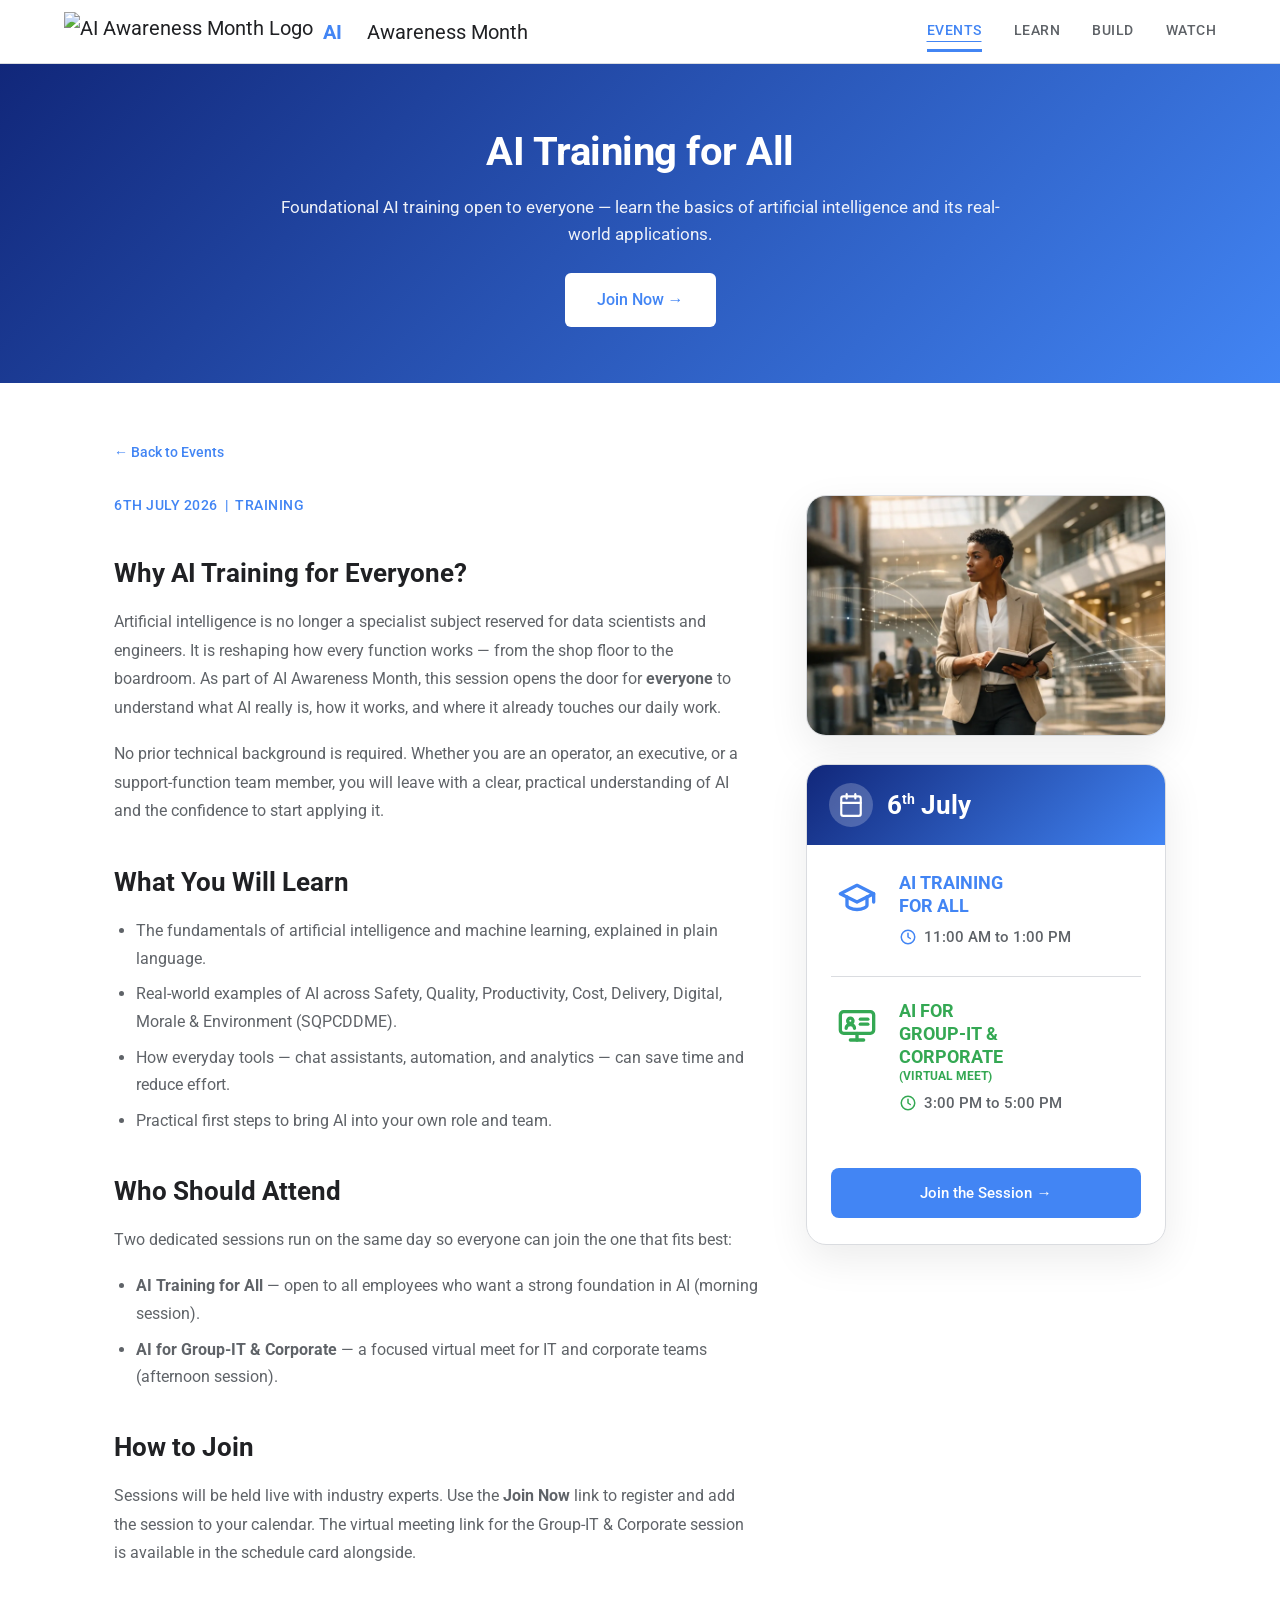
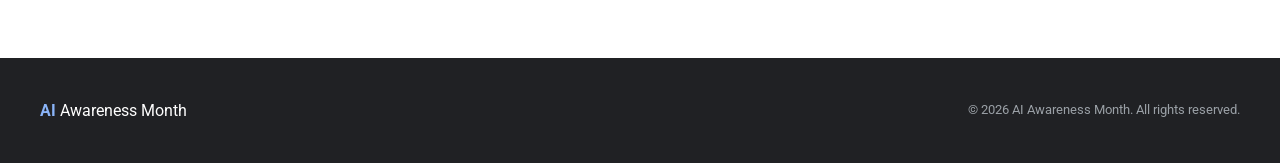
==== AI-trainig-for-all.html @ c9a7b6d2 "add" ====
<!DOCTYPE html>
<html lang="en">
<head>
    <meta charset="UTF-8">
    <meta name="viewport" content="width=device-width, initial-scale=1.0">
    <title>AI Training for All - AI Awareness Month</title>
    <link rel="stylesheet" href="styles.css">
    <link rel="preconnect" href="https://fonts.googleapis.com">
    <link rel="preconnect" href="https://fonts.gstatic.com" crossorigin>
    <link href="https://fonts.googleapis.com/css2?family=Google+Sans:wght@400;500;700&family=Roboto:wght@300;400;500;700&display=swap" rel="stylesheet">
    <style>
        .workshop-hero { margin-top: 64px; background: linear-gradient(135deg, #11277a, #4285f4); padding: 56px 24px; text-align: center; color: #fff; }
        .workshop-hero h1 { font-family: var(--font-display); font-size: 2.5rem; font-weight: 700; margin-bottom: 10px; letter-spacing: -0.5px; }
        .workshop-hero p { font-size: 1.05rem; opacity: 0.92; max-width: 720px; margin: 0 auto; }

        .back-link { display: inline-flex; align-items: center; gap: 6px; font-family: var(--font-display); font-size: 0.875rem; font-weight: 500; color: var(--color-blue); margin-bottom: 32px; transition: color 0.2s; }
        .back-link:hover { color: #3367d6; text-decoration: underline; }

        /* Blog layout */
        .blog-wrap { max-width: 1100px; margin: 0 auto; padding: 56px 24px 72px; }
        .blog-layout { display: grid; grid-template-columns: 1fr 360px; gap: 48px; align-items: start; }

        .blog-body h2 { font-family: var(--font-display); font-size: 1.6rem; font-weight: 700; color: var(--color-dark); margin: 36px 0 14px; }
        .blog-body h2:first-child { margin-top: 0; }
        .blog-body p { font-size: 1.02rem; line-height: 1.75; color: var(--color-gray); margin-bottom: 18px; }
        .blog-body ul { margin: 0 0 18px 0; padding-left: 22px; }
        .blog-body li { font-size: 1.02rem; line-height: 1.7; color: var(--color-gray); margin-bottom: 8px; }
        .blog-meta { font-family: var(--font-display); font-size: 0.85rem; font-weight: 500; color: var(--color-blue); letter-spacing: 0.5px; text-transform: uppercase; margin-bottom: 10px; }

        /* Schedule card (matches reference image) */
        .sched-card {
            position: sticky; top: 88px;
            background: #fff; border: 1px solid var(--color-border); border-radius: 20px;
            box-shadow: 0 14px 40px rgba(0, 0, 0, 0.08); overflow: hidden;
        }
        .sched-head {
            display: flex; align-items: center; gap: 14px;
            background: linear-gradient(135deg, #11277a, #4285f4);
            padding: 18px 22px; color: #fff;
        }
        .sched-cal { width: 44px; height: 44px; border-radius: 50%; background: rgba(255, 255, 255, 0.22); display: grid; place-items: center; flex-shrink: 0; }
        .sched-date { font-family: var(--font-display); font-size: 1.6rem; font-weight: 700; }
        .sched-date sup { font-size: 0.55em; }

        .sched-body { padding: 26px 24px; }
        .sched-item { display: flex; align-items: flex-start; gap: 16px; }
        .sched-ic { width: 52px; height: 52px; flex-shrink: 0; display: grid; place-items: center; color: var(--ac, #4285f4); }
        .sched-ic .icon { width: 40px; height: 40px; }
        .sched-text h3 { font-family: var(--font-display); font-size: 1.15rem; font-weight: 700; line-height: 1.25; color: var(--ac, #4285f4); margin-bottom: 8px; text-transform: uppercase; }
        .sched-text h3 small { display: block; font-size: 0.78rem; font-weight: 700; }
        .sched-time { display: inline-flex; align-items: center; gap: 7px; font-family: var(--font-display); font-size: 0.95rem; font-weight: 500; color: var(--color-gray); }
        .sched-time .icon { width: 18px; height: 18px; color: var(--ac, #4285f4); }
        .sched-divider { border: none; border-top: 1px solid var(--color-border); margin: 22px 0; }
        .item-blue  { --ac: #4285f4; }
        .item-green { --ac: #34a853; }

        .sched-join { display: block; text-align: center; margin: 22px 24px 26px; font-family: var(--font-display); font-size: 0.95rem; font-weight: 500; color: #fff; background: var(--color-blue); padding: 13px 24px; border-radius: 8px; transition: box-shadow 0.2s, transform 0.1s; }
        .sched-join:hover { box-shadow: 0 6px 16px rgba(66, 133, 244, 0.35); transform: translateY(-1px); }

        /* Speaker image card */
        .speaker-card { margin-bottom: 28px; background: #fff; border: 1px solid var(--color-border); border-radius: 20px; box-shadow: 0 14px 40px rgba(0, 0, 0, 0.08); overflow: hidden; }
        .speaker-card img { display: block; width: 100%; height: auto; object-fit: cover; }

        @media (max-width: 900px) {
            .blog-layout { grid-template-columns: 1fr; gap: 36px; }
            .sched-card { position: static; max-width: 420px; }
        }
        @media (max-width: 768px) {
            .workshop-hero h1 { font-size: 1.9rem; }
        }
    </style>
</head>
<body>
    <svg style="display:none" aria-hidden="true">
        <symbol id="ic-cal" viewBox="0 0 24 24" fill="none" stroke="currentColor" stroke-width="2" stroke-linecap="round" stroke-linejoin="round"><rect x="3" y="4" width="18" height="18" rx="2"/><line x1="16" y1="2" x2="16" y2="6"/><line x1="8" y1="2" x2="8" y2="6"/><line x1="3" y1="10" x2="21" y2="10"/></symbol>
        <symbol id="ic-clock" viewBox="0 0 24 24" fill="none" stroke="currentColor" stroke-width="2" stroke-linecap="round" stroke-linejoin="round"><circle cx="12" cy="12" r="9"/><path d="M12 7v5l3 2"/></symbol>
        <symbol id="ic-grad" viewBox="0 0 24 24" fill="none" stroke="currentColor" stroke-width="2" stroke-linecap="round" stroke-linejoin="round"><path d="M22 10 12 5 2 10l10 5 10-5z"/><path d="M6 12v5c0 1 2.5 2.5 6 2.5s6-1.5 6-2.5v-5"/><line x1="22" y1="10" x2="22" y2="15"/></symbol>
        <symbol id="ic-corp" viewBox="0 0 24 24" fill="none" stroke="currentColor" stroke-width="2" stroke-linecap="round" stroke-linejoin="round"><rect x="2" y="4" width="20" height="13" rx="2"/><line x1="8" y1="21" x2="16" y2="21"/><line x1="12" y1="17" x2="12" y2="21"/><circle cx="8" cy="9.5" r="1.6"/><path d="M5.5 14c0-1.4 1.1-2.3 2.5-2.3s2.5.9 2.5 2.3"/><line x1="14" y1="8.5" x2="18.5" y2="8.5"/><line x1="14" y1="11.5" x2="18.5" y2="11.5"/></symbol>
    </svg>

    <header class="navbar">
        <div class="navbar-container">
            <div class="navbar-brand">
                <img src="Logo.png" alt="AI Awareness Month Logo" class="navbar-logo">
                <span class="brand-ai">AI</span>&nbsp;<span class="brand-text">Awareness Month</span>
            </div>
            <nav class="navbar-links" aria-label="Main navigation">
                <a href="index.html#events" class="nav-link active">EVENTS</a>
                <a href="index.html#learn" class="nav-link">LEARN</a>
                <a href="index.html#build" class="nav-link">BUILD</a>
                <a href="index.html#watch" class="nav-link">WATCH</a>
            </nav>
            <button class="mobile-menu-btn" aria-label="Toggle menu" aria-expanded="false">
                <span class="hamburger"></span>
            </button>
        </div>
    </header>

    <div class="workshop-hero">
        <h1>AI Training for All</h1>
        <p>Foundational AI training open to everyone &mdash; learn the basics of artificial intelligence and its real-world applications.</p>
        <br>
        <a href="#" class="btn-community" id="teams-link">Join Now &rarr;</a>
    </div>

    <div class="blog-wrap">
        <a href="index.html#events" class="back-link">&larr; Back to Events</a>

        <div class="blog-layout">
            <article class="blog-body">
                <div class="blog-meta">6th July 2026 &nbsp;|&nbsp; Training</div>
                <h2>Why AI Training for Everyone?</h2>
                <p>Artificial intelligence is no longer a specialist subject reserved for data scientists and engineers. It is reshaping how every function works &mdash; from the shop floor to the boardroom. As part of AI Awareness Month, this session opens the door for <strong>everyone</strong> to understand what AI really is, how it works, and where it already touches our daily work.</p>
                <p>No prior technical background is required. Whether you are an operator, an executive, or a support-function team member, you will leave with a clear, practical understanding of AI and the confidence to start applying it.</p>

                <h2>What You Will Learn</h2>
                <ul>
                    <li>The fundamentals of artificial intelligence and machine learning, explained in plain language.</li>
                    <li>Real-world examples of AI across Safety, Quality, Productivity, Cost, Delivery, Digital, Morale &amp; Environment (SQPCDDME).</li>
                    <li>How everyday tools &mdash; chat assistants, automation, and analytics &mdash; can save time and reduce effort.</li>
                    <li>Practical first steps to bring AI into your own role and team.</li>
                </ul>

                <h2>Who Should Attend</h2>
                <p>Two dedicated sessions run on the same day so everyone can join the one that fits best:</p>
                <ul>
                    <li><strong>AI Training for All</strong> &mdash; open to all employees who want a strong foundation in AI (morning session).</li>
                    <li><strong>AI for Group-IT &amp; Corporate</strong> &mdash; a focused virtual meet for IT and corporate teams (afternoon session).</li>
                </ul>

                <h2>How to Join</h2>
                <p>Sessions will be held live with industry experts. Use the <strong>Join Now</strong> link to register and add the session to your calendar. The virtual meeting link for the Group-IT &amp; Corporate session is available in the schedule card alongside.</p>
            </article>

            <aside>
            <div class="speaker-card">
                <img src="Speaker.png" alt="Session Speaker">
            </div>
            <div class="sched-card">
                <header class="sched-head">
                    <span class="sched-cal"><svg class="icon" style="width:26px;height:26px"><use href="#ic-cal"/></svg></span>
                    <span class="sched-date">6<sup>th</sup> July</span>
                </header>
                <div class="sched-body">
                    <div class="sched-item item-blue">
                        <span class="sched-ic"><svg class="icon"><use href="#ic-grad"/></svg></span>
                        <div class="sched-text">
                            <h3>AI Training<br>for All</h3>
                            <span class="sched-time"><svg class="icon"><use href="#ic-clock"/></svg> 11:00 AM to 1:00 PM</span>
                        </div>
                    </div>

                    <hr class="sched-divider">

                    <div class="sched-item item-green">
                        <span class="sched-ic"><svg class="icon"><use href="#ic-corp"/></svg></span>
                        <div class="sched-text">
                            <h3>AI for<br>Group-IT &amp;<br>Corporate <small>(Virtual Meet)</small></h3>
                            <span class="sched-time"><svg class="icon"><use href="#ic-clock"/></svg> 3:00 PM to 5:00 PM</span>
                        </div>
                    </div>
                </div>
                <a href="#" class="sched-join" id="teams-link-2">Join the Session &rarr;</a>
            </div>
            </aside>
        </div>
    </div>

    <footer class="footer">
        <div class="footer-container">
            <div class="footer-brand">
                <span class="brand-ai">AI</span><span class="brand-text"> Awareness Month</span>
            </div>
            <p class="footer-copy">&copy; 2026 AI Awareness Month. All rights reserved.</p>
        </div>
    </footer>

    <script>
        const mobileMenuBtn = document.querySelector('.mobile-menu-btn');
        const navbarLinks = document.querySelector('.navbar-links');
        if (mobileMenuBtn) {
            mobileMenuBtn.addEventListener('click', () => {
                const isExpanded = mobileMenuBtn.getAttribute('aria-expanded') === 'true';
                mobileMenuBtn.setAttribute('aria-expanded', !isExpanded);
                navbarLinks.classList.toggle('active');
            });
        }
    </script>
</body>
</html>
---- styles.css ----
/* Reset & Base Styles */
*,
*::before,
*::after {
    margin: 0;
    padding: 0;
    box-sizing: border-box;
}

:root {
    --color-blue: #4285f4;
    --color-red: #ea4335;
    --color-yellow: #fbbc04;
    --color-green: #34a853;
    --color-dark: #202124;
    --color-gray: #5f6368;
    --color-light-gray: #f8f9fa;
    --color-border: #dadce0;
    --font-primary: 'Roboto', sans-serif;
    --font-display: 'Google Sans', 'Roboto', sans-serif;
}

html {
    scroll-behavior: smooth;
}

body {
    font-family: var(--font-primary);
    color: var(--color-dark);
    line-height: 1.6;
    overflow-x: hidden;
}

a {
    text-decoration: none;
    color: inherit;
}

/* Navigation Bar */
.navbar {
    position: fixed;
    top: 0;
    left: 0;
    right: 0;
    background: #fff;
    border-bottom: 1px solid var(--color-border);
    z-index: 1000;
    height: 64px;
}

.navbar-container {
    max-width: 1200px;
    margin: 0 auto;
    padding: 0 24px;
    display: flex;
    align-items: center;
    justify-content: space-between;
    height: 100%;
}

.navbar-brand {
    font-family: var(--font-display);
    font-size: 1.25rem;
    font-weight: 400;
    display: flex;
    align-items: center;
    gap: 10px;
}

.navbar-logo {
    height: 40px;
    width: auto;
}

.brand-ai {
    color: var(--color-blue);
    font-weight: 700;
}

.brand-text {
    color: var(--color-dark);
    font-weight: 400;
}

.navbar-links {
    display: flex;
    align-items: center;
    gap: 32px;
}

.nav-link {
    font-family: var(--font-display);
    font-size: 0.875rem;
    font-weight: 500;
    letter-spacing: 0.5px;
    color: var(--color-gray);
    padding: 8px 0;
    border-bottom: 3px solid transparent;
    transition: color 0.2s, border-color 0.2s;
}

.nav-link:hover,
.nav-link.active {
    color: var(--color-blue);
    border-bottom-color: var(--color-blue);
}

.nav-link.active {
    text-decoration: underline;
    text-underline-offset: 6px;
}

/* Mobile Menu Button */
.mobile-menu-btn {
    display: none;
    background: none;
    border: none;
    cursor: pointer;
    padding: 8px;
}

.hamburger {
    display: block;
    width: 24px;
    height: 2px;
    background: var(--color-dark);
    position: relative;
}

.hamburger::before,
.hamburger::after {
    content: '';
    position: absolute;
    width: 24px;
    height: 2px;
    background: var(--color-dark);
    left: 0;
}

.hamburger::before {
    top: -7px;
}

.hamburger::after {
    top: 7px;
}

/* Hero Section */
.hero {
    margin-top: 64px;
    width: 100%;
    display: flex;
    justify-content: center;
    align-items: center;
    background: #fff;
}

.hero-stacked {
    position: relative;
}

.hero-stacked .hero-video {
    position: relative;
    z-index: 2;
}

.hero-stacked .hero-image {
    position: absolute;
    top: 0;
    left: 0;
    z-index: 1;
}

.hero-video {
    width: 100%;
    max-width: 100%;
    height: auto;
    display: block;
    transition: opacity 1.5s ease;
    opacity: 1;
}

.hero-video.fade-out {
    opacity: 0;
}

.hero-image {
    width: 100%;
    max-width: 100%;
    height: 100%;
    display: block;
    transition: opacity 1.5s ease;
    opacity: 0;
}

.hero-image.fade-in {
    opacity: 1;
}

/* Sections Common */
.section-container {
    max-width: 1200px;
    margin: 0 auto;
    padding: 80px 24px;
}

.section-title {
    font-family: var(--font-display);
    font-size: 2.25rem;
    font-weight: 700;
    color: var(--color-dark);
    margin-bottom: 12px;
}

.section-subtitle {
    font-size: 1.0625rem;
    color: var(--color-gray);
    margin-bottom: 48px;
}

/* Events Section */
.events-section {
    position: relative;
    overflow: hidden;
}

.events-video-bg {
    position: absolute;
    top: 0;
    left: 0;
    width: 100%;
    height: 100%;
    object-fit: cover;
    z-index: 0;
}

.events-overlay {
    position: absolute;
    top: 0;
    left: 0;
    right: 0;
    bottom: 0;
    background: rgba(0, 0, 0, 0.5);
    z-index: 1;
}

.events-section .section-container {
    position: relative;
    z-index: 2;
}

.events-section .section-title {
    color: #fff;
}

.events-section .section-subtitle {
    color: rgba(255, 255, 255, 0.9);
}

.events-grid {
    display: grid;
    grid-template-columns: repeat(auto-fill, minmax(280px, 1fr));
    gap: 24px;
}

.event-card {
    background: #fff;
    border-radius: 8px;
    overflow: hidden;
    box-shadow: 0 1px 3px rgba(0, 0, 0, 0.08);
    transition: box-shadow 0.2s, transform 0.2s;
}

.event-card:hover {
    box-shadow: 0 4px 16px rgba(0, 0, 0, 0.12);
    transform: translateY(-2px);
}

.event-image {
    height: 140px;
    display: flex;
    align-items: flex-start;
    justify-content: flex-end;
    padding: 16px;
}

.event-date {
    background: #fff;
    border-radius: 6px;
    padding: 8px 12px;
    text-align: center;
    box-shadow: 0 2px 4px rgba(0, 0, 0, 0.1);
}

.event-date .day {
    display: block;
    font-family: var(--font-display);
    font-size: 1.25rem;
    font-weight: 700;
    color: var(--color-dark);
}

.event-date .month {
    display: block;
    font-size: 0.6875rem;
    font-weight: 500;
    color: var(--color-gray);
    letter-spacing: 0.5px;
}

.event-details {
    padding: 20px;
}

.event-details h3 {
    font-family: var(--font-display);
    font-size: 1.0625rem;
    font-weight: 500;
    margin-bottom: 8px;
}

.event-details p {
    font-size: 0.875rem;
    color: var(--color-gray);
    margin-bottom: 12px;
    line-height: 1.5;
}

.event-tag {
    display: inline-block;
    font-size: 0.75rem;
    font-weight: 500;
    color: var(--color-blue);
    background: rgba(66, 133, 244, 0.08);
    padding: 4px 10px;
    border-radius: 12px;
}

.event-link {
    display: inline-block;
    font-size: 0.8125rem;
    font-weight: 500;
    color: var(--color-blue);
    margin-bottom: 12px;
    transition: color 0.2s;
}

.event-link:hover {
    color: #3367d6;
    text-decoration: underline;
}

/* Learn Section */
.learn-section {
    background: #fff;
}

.learn-grid {
    display: grid;
    grid-template-columns: repeat(auto-fit, minmax(300px, 380px));
    justify-content: center;
    gap: 24px;
}

.learn-card {
    padding: 32px;
    border: 1px solid var(--color-border);
    border-radius: 8px;
    transition: box-shadow 0.2s, border-color 0.2s;
}

.learn-card:hover {
    box-shadow: 0 4px 12px rgba(0, 0, 0, 0.08);
    border-color: var(--color-blue);
}

.learn-icon {
    font-size: 2rem;
    margin-bottom: 16px;
}

.learn-card h3 {
    font-family: var(--font-display);
    font-size: 1.125rem;
    font-weight: 500;
    margin-bottom: 8px;
}

.learn-card p {
    font-size: 0.875rem;
    color: var(--color-gray);
    line-height: 1.6;
}

.learn-link {
    display: inline-block;
    font-family: var(--font-display);
    font-size: 0.8125rem;
    font-weight: 500;
    color: var(--color-blue);
    margin-top: 12px;
    transition: color 0.2s;
}

.learn-card:hover .learn-link {
    color: #3367d6;
    text-decoration: underline;
}

/* Build Section */
.build-section {
    position: relative;
    overflow: hidden;
}

.build-video-bg {
    position: absolute;
    top: 0;
    left: 0;
    width: 100%;
    height: 100%;
    object-fit: cover;
    z-index: 0;
}

.build-overlay {
    position: absolute;
    top: 0;
    left: 0;
    right: 0;
    bottom: 0;
    background: rgba(255, 255, 255, 0.6);
    z-index: 1;
}

.build-section .section-container {
    position: relative;
    z-index: 2;
}

.build-grid {
    display: grid;
    grid-template-columns: repeat(auto-fit, minmax(300px, 380px));
    justify-content: center;
    gap: 24px;
}

.build-card {
    display: flex;
    flex-direction: column;
    align-items: center;
    text-align: center;
    padding: 40px 28px;
    border: 2px solid rgba(66, 133, 244, 0.3);
    border-radius: 12px;
    background: rgba(255, 255, 255, 0.9);
    box-shadow: 0 4px 20px rgba(0, 0, 0, 0.12);
    backdrop-filter: blur(8px);
    transition: box-shadow 0.2s, border-color 0.2s, transform 0.2s;
}

.build-card:hover {
    box-shadow: 0 8px 32px rgba(0, 0, 0, 0.18);
    border-color: var(--color-blue);
    transform: translateY(-4px);
}

.build-icon {
    width: 80px;
    height: 80px;
    border-radius: 50%;
    display: flex;
    align-items: center;
    justify-content: center;
    margin-bottom: 20px;
}

.build-card h3 {
    font-family: var(--font-display);
    font-size: 1.25rem;
    font-weight: 500;
    margin-bottom: 10px;
    color: var(--color-dark);
}

.build-card p {
    font-size: 0.875rem;
    color: var(--color-gray);
    line-height: 1.6;
    margin-bottom: 16px;
}

.build-link {
    font-family: var(--font-display);
    font-size: 0.8125rem;
    font-weight: 500;
    color: var(--color-blue);
    transition: color 0.2s;
}

.build-card:hover .build-link {
    color: #3367d6;
    text-decoration: underline;
}

/* Kickoff Section — AI themed */
.kickoff-section {
    position: relative;
    overflow: hidden;
    padding: 90px 24px;
    text-align: center;
    background:
        radial-gradient(circle at 20% 20%, rgba(66, 133, 244, 0.25), transparent 45%),
        radial-gradient(circle at 80% 30%, rgba(52, 168, 83, 0.22), transparent 45%),
        radial-gradient(circle at 50% 90%, rgba(234, 67, 53, 0.18), transparent 45%),
        #0a0e1a;
}

/* moving grid + glow */
.kickoff-section::before {
    content: "";
    position: absolute;
    inset: 0;
    background-image:
        linear-gradient(rgba(66, 133, 244, 0.08) 1px, transparent 1px),
        linear-gradient(90deg, rgba(66, 133, 244, 0.08) 1px, transparent 1px);
    background-size: 44px 44px;
    mask-image: radial-gradient(ellipse at center, #000 30%, transparent 80%);
    -webkit-mask-image: radial-gradient(ellipse at center, #000 30%, transparent 80%);
    animation: kickoff-grid 18s linear infinite;
}

@keyframes kickoff-grid {
    from { background-position: 0 0, 0 0; }
    to   { background-position: 44px 44px, 44px 44px; }
}

.kickoff-glow {
    position: absolute;
    top: 50%;
    left: 50%;
    width: 520px;
    height: 520px;
    transform: translate(-50%, -50%);
    background: radial-gradient(circle, rgba(66, 133, 244, 0.35), transparent 65%);
    filter: blur(40px);
    animation: kickoff-pulse 6s ease-in-out infinite;
    pointer-events: none;
}

@keyframes kickoff-pulse {
    0%, 100% { opacity: 0.55; transform: translate(-50%, -50%) scale(1); }
    50%      { opacity: 0.9;  transform: translate(-50%, -50%) scale(1.15); }
}

/* animated neural connection lines */
.kickoff-lines {
    position: absolute;
    inset: 0;
    width: 100%;
    height: 100%;
    pointer-events: none;
    opacity: 0.5;
}

.kickoff-lines line {
    stroke: url(#kickoff-grad);
    stroke: rgba(120, 170, 255, 0.55);
    stroke-width: 0.25;
    stroke-dasharray: 4 3;
    animation: kickoff-dash 4s linear infinite;
}

@keyframes kickoff-dash {
    to { stroke-dashoffset: -14; }
}

/* floating neural nodes */
.kickoff-neural {
    position: absolute;
    inset: 0;
    pointer-events: none;
}

.kickoff-neural .node {
    position: absolute;
    width: 10px;
    height: 10px;
    border-radius: 50%;
    background: #fff;
    box-shadow: 0 0 14px 3px rgba(66, 133, 244, 0.9);
    opacity: 0.85;
    animation: kickoff-float 7s ease-in-out infinite;
}

.kickoff-neural .n1 { top: 18%; left: 12%; background: var(--color-blue);   box-shadow: 0 0 14px 3px var(--color-blue);   animation-delay: 0s;   }
.kickoff-neural .n2 { top: 30%; left: 82%; background: var(--color-green);  box-shadow: 0 0 14px 3px var(--color-green);  animation-delay: .8s;  }
.kickoff-neural .n3 { top: 70%; left: 18%; background: var(--color-yellow); box-shadow: 0 0 14px 3px var(--color-yellow); animation-delay: 1.6s; }
.kickoff-neural .n4 { top: 78%; left: 76%; background: var(--color-red);    box-shadow: 0 0 14px 3px var(--color-red);    animation-delay: 2.4s; }
.kickoff-neural .n5 { top: 22%; left: 48%; background: var(--color-blue);   box-shadow: 0 0 14px 3px var(--color-blue);   animation-delay: 3.2s; }
.kickoff-neural .n6 { top: 60%; left: 90%; background: var(--color-green);  box-shadow: 0 0 14px 3px var(--color-green);  animation-delay: 1.1s; }
.kickoff-neural .n7 { top: 85%; left: 45%; background: var(--color-blue);   box-shadow: 0 0 14px 3px var(--color-blue);   animation-delay: 2s;   }
.kickoff-neural .n8 { top: 12%; left: 68%; background: var(--color-yellow); box-shadow: 0 0 14px 3px var(--color-yellow); animation-delay: 4s;   }

@keyframes kickoff-float {
    0%, 100% { transform: translateY(0)    scale(1);   opacity: 0.85; }
    50%      { transform: translateY(-18px) scale(1.3); opacity: 1;    }
}

.kickoff-container {
    position: relative;
    z-index: 2;
    max-width: 820px;
    margin: 0 auto;
}

.kickoff-badge {
    display: inline-flex;
    align-items: center;
    gap: 8px;
    font-family: var(--font-display);
    font-size: 0.8125rem;
    font-weight: 500;
    letter-spacing: 0.06em;
    text-transform: uppercase;
    color: #cfe0ff;
    background: rgba(66, 133, 244, 0.12);
    border: 1px solid rgba(66, 133, 244, 0.45);
    padding: 7px 16px;
    border-radius: 999px;
    margin-bottom: 22px;
    backdrop-filter: blur(4px);
}

.kickoff-badge-dot {
    width: 8px;
    height: 8px;
    border-radius: 50%;
    background: var(--color-green);
    box-shadow: 0 0 8px 2px var(--color-green);
    animation: kickoff-blink 1.6s ease-in-out infinite;
}

@keyframes kickoff-blink {
    0%, 100% { opacity: 1;   transform: scale(1);   }
    50%      { opacity: 0.4; transform: scale(0.7); }
}

.kickoff-title {
    font-family: var(--font-display);
    font-size: clamp(2rem, 5vw, 3.25rem);
    font-weight: 700;
    line-height: 1.15;
    color: #fff;
    margin-bottom: 18px;
}

.kickoff-highlight {
    background: linear-gradient(90deg, var(--color-blue), var(--color-green), var(--color-yellow), var(--color-red), var(--color-blue));
    background-size: 300% auto;
    -webkit-background-clip: text;
    background-clip: text;
    -webkit-text-fill-color: transparent;
    color: transparent;
    animation: kickoff-shimmer 5s linear infinite;
}

@keyframes kickoff-shimmer {
    to { background-position: 300% center; }
}

.kickoff-sub {
    display: block;
    font-size: clamp(1.1rem, 2.4vw, 1.6rem);
    font-weight: 500;
    color: rgba(255, 255, 255, 0.75);
    margin-top: 6px;
}

.kickoff-tagline {
    font-size: 1.0625rem;
    line-height: 1.7;
    color: rgba(255, 255, 255, 0.78);
    max-width: 600px;
    margin: 0 auto 30px;
}

.kickoff-chips {
    display: flex;
    flex-wrap: wrap;
    justify-content: center;
    gap: 12px;
}

.kickoff-chip {
    font-family: var(--font-display);
    font-size: 0.9375rem;
    font-weight: 500;
    color: #eaf1ff;
    background: rgba(255, 255, 255, 0.06);
    border: 1px solid rgba(255, 255, 255, 0.16);
    padding: 9px 18px;
    border-radius: 999px;
    transition: transform 0.2s, border-color 0.2s, background 0.2s;
}

.kickoff-chip:hover {
    transform: translateY(-3px);
    border-color: rgba(66, 133, 244, 0.7);
    background: rgba(66, 133, 244, 0.15);
}

/* stats strip */
.kickoff-stats {
    display: flex;
    align-items: center;
    justify-content: center;
    gap: 20px;
    flex-wrap: wrap;
    margin: 34px auto 30px;
}

.kickoff-stat {
    display: flex;
    flex-direction: column;
    align-items: center;
    min-width: 90px;
}

.kickoff-stat-num {
    font-family: var(--font-display);
    font-size: 2.1rem;
    font-weight: 700;
    line-height: 1;
    background: linear-gradient(135deg, var(--color-blue), var(--color-green));
    -webkit-background-clip: text;
    background-clip: text;
    -webkit-text-fill-color: transparent;
    color: transparent;
}

.kickoff-stat-label {
    margin-top: 6px;
    font-size: 0.8125rem;
    letter-spacing: 0.04em;
    text-transform: uppercase;
    color: rgba(255, 255, 255, 0.6);
}

.kickoff-stat-divider {
    width: 1px;
    height: 38px;
    background: linear-gradient(transparent, rgba(255, 255, 255, 0.3), transparent);
}

/* CTA button */
.kickoff-cta {
    position: relative;
    display: inline-flex;
    align-items: center;
    gap: 10px;
    font-family: var(--font-display);
    font-size: 1.0625rem;
    font-weight: 500;
    color: #fff;
    background: linear-gradient(135deg, var(--color-blue), #6a5cff);
    padding: 15px 34px;
    border-radius: 999px;
    overflow: hidden;
    box-shadow: 0 8px 28px rgba(66, 133, 244, 0.45);
    transition: transform 0.2s, box-shadow 0.2s;
}

.kickoff-cta::after {
    content: "";
    position: absolute;
    top: 0;
    left: -120%;
    width: 60%;
    height: 100%;
    background: linear-gradient(120deg, transparent, rgba(255, 255, 255, 0.5), transparent);
    transform: skewX(-20deg);
    animation: kickoff-shine 3.5s ease-in-out infinite;
}

@keyframes kickoff-shine {
    0%, 60% { left: -120%; }
    100%    { left: 140%;  }
}

.kickoff-cta:hover {
    transform: translateY(-3px);
    box-shadow: 0 12px 34px rgba(66, 133, 244, 0.6);
}

.kickoff-cta-arrow {
    transition: transform 0.2s;
}

.kickoff-cta:hover .kickoff-cta-arrow {
    transform: translateX(5px);
}

@media (prefers-reduced-motion: reduce) {
    .kickoff-section::before,
    .kickoff-glow,
    .kickoff-neural .node,
    .kickoff-badge-dot,
    .kickoff-highlight,
    .kickoff-lines line,
    .kickoff-cta::after {
        animation: none;
    }
}

/* Community Section */
.community-section {
    background: linear-gradient(135deg, #4285f4, #34a853);
    padding: 60px 24px;
    text-align: center;
}

.community-container {
    max-width: 700px;
    margin: 0 auto;
}

.community-section h2 {
    font-family: var(--font-display);
    font-size: 2rem;
    font-weight: 700;
    color: #fff;
    margin-bottom: 12px;
}

.community-section p {
    font-size: 1.0625rem;
    color: rgba(255, 255, 255, 0.9);
    margin-bottom: 28px;
    line-height: 1.6;
}

.btn-community {
    display: inline-block;
    font-family: var(--font-display);
    font-size: 1rem;
    font-weight: 500;
    color: var(--color-blue);
    background: #fff;
    padding: 14px 32px;
    border-radius: 6px;
    transition: box-shadow 0.2s, transform 0.1s;
}

.btn-community:hover {
    box-shadow: 0 4px 12px rgba(0, 0, 0, 0.2);
    transform: translateY(-1px);
}

/* Watch Section */
.watch-section {
    background: var(--color-light-gray);
}

.watch-grid {
    display: grid;
    grid-template-columns: repeat(auto-fill, minmax(300px, 1fr));
    gap: 24px;
}

.video-card {
    background: #fff;
    border-radius: 8px;
    overflow: hidden;
    box-shadow: 0 1px 3px rgba(0, 0, 0, 0.08);
    transition: box-shadow 0.2s;
}

.video-card:hover {
    box-shadow: 0 4px 12px rgba(0, 0, 0, 0.12);
}

.video-thumbnail {
    height: 180px;
    background: linear-gradient(135deg, #1a1a2e, #16213e);
    display: flex;
    align-items: center;
    justify-content: center;
}

.play-btn {
    width: 56px;
    height: 56px;
    background: rgba(255, 255, 255, 0.9);
    border-radius: 50%;
    display: flex;
    align-items: center;
    justify-content: center;
    font-size: 1.25rem;
    color: var(--color-dark);
    transition: transform 0.2s;
}

.video-card:hover .play-btn {
    transform: scale(1.1);
}

.video-card h3 {
    font-family: var(--font-display);
    font-size: 1rem;
    font-weight: 500;
    padding: 16px 16px 4px;
}

.video-card p {
    font-size: 0.8125rem;
    color: var(--color-gray);
    padding: 0 16px 16px;
}

/* Footer */
.footer {
    background: var(--color-dark);
    color: #fff;
    padding: 40px 24px;
}

.footer-container {
    max-width: 1200px;
    margin: 0 auto;
    display: flex;
    align-items: center;
    justify-content: space-between;
}

.footer .brand-ai {
    color: #8ab4f8;
}

.footer .brand-text {
    color: #fff;
}

.footer-copy {
    font-size: 0.8125rem;
    color: #9aa0a6;
}

/* Responsive */
@media (max-width: 768px) {
    .navbar-links {
        display: none;
        position: absolute;
        top: 64px;
        left: 0;
        right: 0;
        background: #fff;
        flex-direction: column;
        padding: 16px 24px;
        border-bottom: 1px solid var(--color-border);
        gap: 0;
    }

    .navbar-links.active {
        display: flex;
    }

    .nav-link {
        padding: 12px 0;
        border-bottom: none;
    }

    .mobile-menu-btn {
        display: block;
    }

    .hero {
        margin-top: 64px;
    }

    .hero-image {
        width: 100%;
        height: 100%;
    }

    .footer-container {
        flex-direction: column;
        gap: 16px;
        text-align: center;
    }
}

@media (max-width: 480px) {
    .events-grid {
        grid-template-columns: 1fr;
    }
}
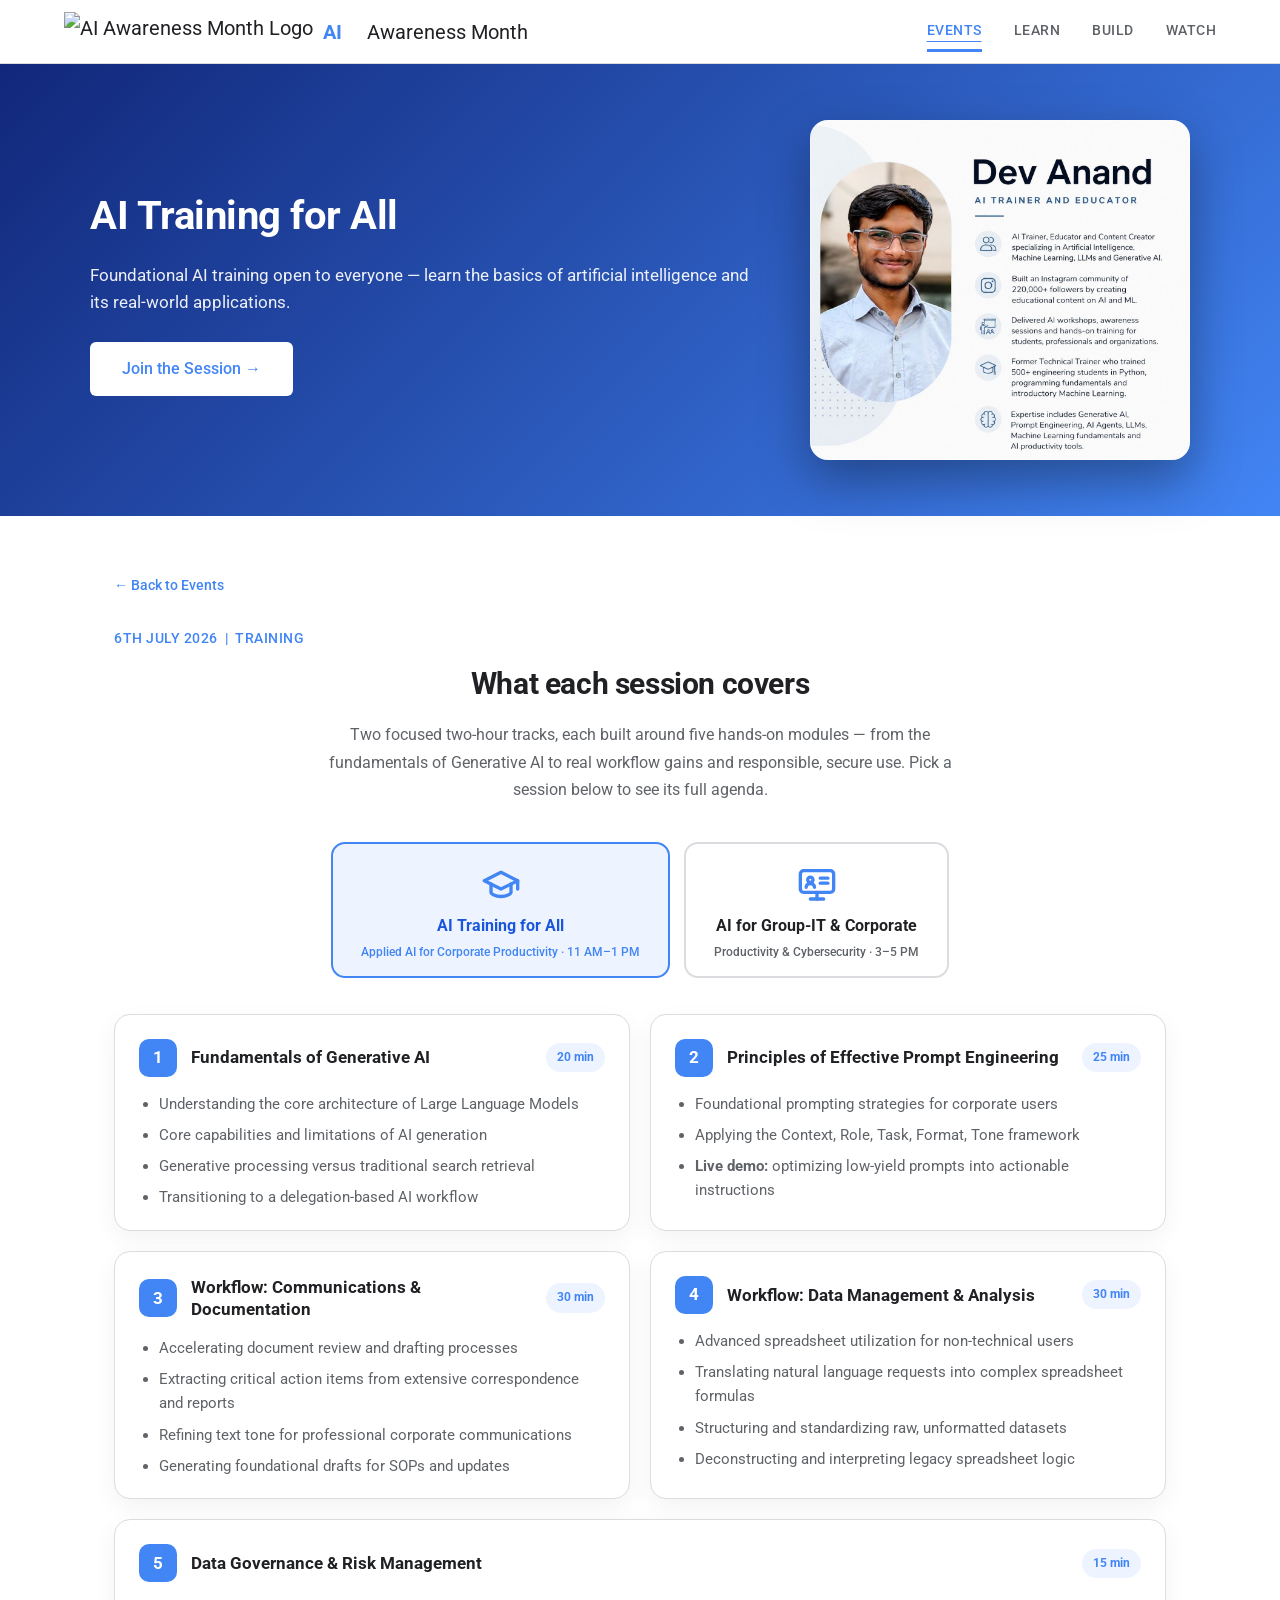
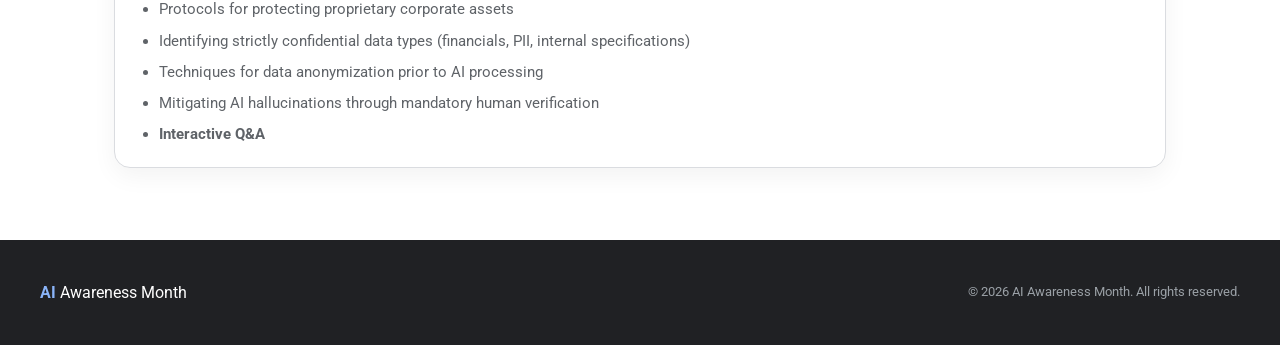
==== commit 40b68079: "AI Training for All" ====
--- a/AI-trainig-for-all.html
+++ b/AI-trainig-for-all.html
@@ -9,9 +9,19 @@
     <link rel="preconnect" href="https://fonts.gstatic.com" crossorigin>
     <link href="https://fonts.googleapis.com/css2?family=Google+Sans:wght@400;500;700&family=Roboto:wght@300;400;500;700&display=swap" rel="stylesheet">
     <style>
-        .workshop-hero { margin-top: 64px; background: linear-gradient(135deg, #11277a, #4285f4); padding: 56px 24px; text-align: center; color: #fff; }
-        .workshop-hero h1 { font-family: var(--font-display); font-size: 2.5rem; font-weight: 700; margin-bottom: 10px; letter-spacing: -0.5px; }
-        .workshop-hero p { font-size: 1.05rem; opacity: 0.92; max-width: 720px; margin: 0 auto; }
+        .workshop-hero { margin-top: 64px; background: linear-gradient(135deg, #11277a, #4285f4); padding: 56px 24px; color: #fff; }
+        .hero-inner { max-width: 1100px; margin: 0 auto; display: grid; grid-template-columns: 1fr 380px; gap: 48px; align-items: center; }
+        .hero-text h1 { font-family: var(--font-display); font-size: 2.5rem; font-weight: 700; margin-bottom: 14px; letter-spacing: -0.5px; }
+        .hero-text p { font-size: 1.05rem; opacity: 0.92; line-height: 1.6; margin-bottom: 26px; }
+        .hero-img { position: relative; }
+        .hero-img img { display: block; width: 100%; height: 340px; object-fit: cover; border-radius: 18px; box-shadow: 0 20px 50px rgba(0, 0, 0, 0.35); }
+        .hero-img::after { content: ''; position: absolute; inset: 0; border-radius: 18px; border: 1px solid rgba(255, 255, 255, 0.25); pointer-events: none; }
+
+        @media (max-width: 860px) {
+            .hero-inner { grid-template-columns: 1fr; gap: 32px; text-align: center; }
+            .hero-img { max-width: 420px; margin: 0 auto; width: 100%; }
+            .hero-img img { height: 280px; }
+        }
 
         .back-link { display: inline-flex; align-items: center; gap: 6px; font-family: var(--font-display); font-size: 0.875rem; font-weight: 500; color: var(--color-blue); margin-bottom: 32px; transition: color 0.2s; }
         .back-link:hover { color: #3367d6; text-decoration: underline; }
@@ -28,8 +38,8 @@
         .blog-meta { font-family: var(--font-display); font-size: 0.85rem; font-weight: 500; color: var(--color-blue); letter-spacing: 0.5px; text-transform: uppercase; margin-bottom: 10px; }
 
         /* Schedule card (matches reference image) */
+        .blog-layout > aside { position: sticky; top: 88px; align-self: start; }
         .sched-card {
-            position: sticky; top: 88px;
             background: #fff; border: 1px solid var(--color-border); border-radius: 20px;
             box-shadow: 0 14px 40px rgba(0, 0, 0, 0.08); overflow: hidden;
         }
@@ -57,16 +67,57 @@
         .sched-join { display: block; text-align: center; margin: 22px 24px 26px; font-family: var(--font-display); font-size: 0.95rem; font-weight: 500; color: #fff; background: var(--color-blue); padding: 13px 24px; border-radius: 8px; transition: box-shadow 0.2s, transform 0.1s; }
         .sched-join:hover { box-shadow: 0 6px 16px rgba(66, 133, 244, 0.35); transform: translateY(-1px); }
 
-        /* Speaker image card */
-        .speaker-card { margin-bottom: 28px; background: #fff; border: 1px solid var(--color-border); border-radius: 20px; box-shadow: 0 14px 40px rgba(0, 0, 0, 0.08); overflow: hidden; }
-        .speaker-card img { display: block; width: 100%; height: auto; object-fit: cover; }
-
         @media (max-width: 900px) {
             .blog-layout { grid-template-columns: 1fr; gap: 36px; }
-            .sched-card { position: static; max-width: 420px; }
+            .blog-layout > aside { position: static; max-width: 420px; }
         }
         @media (max-width: 768px) {
-            .workshop-hero h1 { font-size: 1.9rem; }
+            .hero-text h1 { font-size: 1.9rem; }
+        }
+
+        /* ===== Session Curriculum ===== */
+        .curriculum { background: #ffffff; padding: 64px 24px 76px; }
+        .curr-inner { max-width: 1100px; margin: 0 auto; }
+        .curr-head { text-align: center; max-width: 660px; margin: 0 auto 38px; }
+        .curr-head h2 { font-family: var(--font-display); font-size: 1.9rem; font-weight: 700; color: var(--color-dark); margin: 8px 0 12px; letter-spacing: -0.4px; }
+        .curr-head p { font-size: 1.02rem; line-height: 1.7; color: var(--color-gray); }
+
+        .curr-tabs > input { position: absolute; opacity: 0; width: 0; height: 0; pointer-events: none; }
+        .tab-labels { display: flex; gap: 14px; justify-content: center; flex-wrap: wrap; margin-bottom: 36px; }
+        .tab-label {
+            display: flex; flex-direction: column; align-items: center; gap: 3px; cursor: pointer;
+            font-family: var(--font-display); font-size: 1rem; font-weight: 700; color: var(--color-dark);
+            background: #fff; border: 2px solid var(--color-border); border-radius: 14px;
+            padding: 14px 28px; min-width: 250px; text-align: center; transition: border-color 0.2s, background 0.2s, color 0.2s;
+        }
+        .tab-label small { font-size: 0.78rem; font-weight: 500; color: var(--color-gray); transition: color 0.2s; }
+        .tab-label:hover { border-color: #c7d2e8; }
+        #track-all:checked ~ .tab-labels label[for="track-all"] { border-color: #4285f4; background: #eef4ff; color: #1a56db; }
+        #track-all:checked ~ .tab-labels label[for="track-all"] small { color: #4285f4; }
+        #track-it:checked  ~ .tab-labels label[for="track-it"]  { border-color: #34a853; background: #ebf7ee; color: #1e7e40; }
+        #track-it:checked  ~ .tab-labels label[for="track-it"]  small { color: #34a853; }
+
+        .tab-panel { display: none; }
+        #track-all:checked ~ .tab-panels .panel-all { display: block; }
+        #track-it:checked  ~ .tab-panels .panel-it  { display: block; }
+
+        .mod-grid { display: grid; grid-template-columns: 1fr 1fr; gap: 20px; }
+        .mod-card { background: #fff; border: 1px solid var(--color-border); border-radius: 16px; padding: 24px 24px 20px; box-shadow: 0 8px 24px rgba(0, 0, 0, 0.05); }
+        .mod-card.mod-wide { grid-column: 1 / -1; }
+        .mod-top { display: flex; align-items: center; gap: 14px; margin-bottom: 15px; }
+        .mod-num { width: 38px; height: 38px; flex-shrink: 0; border-radius: 10px; display: grid; place-items: center; font-family: var(--font-display); font-size: 1.05rem; font-weight: 700; color: #fff; background: var(--ac); }
+        .mod-top h3 { flex: 1; font-family: var(--font-display); font-size: 1.08rem; font-weight: 700; line-height: 1.3; color: var(--color-dark); margin: 0; }
+        .mod-time { flex-shrink: 0; font-family: var(--font-display); font-size: 0.76rem; font-weight: 700; color: var(--ac); background: var(--ac-bg); padding: 5px 11px; border-radius: 20px; white-space: nowrap; }
+        .mod-card ul { margin: 0; padding-left: 20px; }
+        .mod-card li { font-size: 0.95rem; line-height: 1.6; color: var(--color-gray); margin-bottom: 7px; }
+        .mod-card li:last-child { margin-bottom: 0; }
+        .panel-all .mod-card { --ac: #4285f4; --ac-bg: #eef4ff; }
+        .panel-it  .mod-card { --ac: #34a853; --ac-bg: #ebf7ee; }
+
+        @media (max-width: 760px) {
+            .mod-grid { grid-template-columns: 1fr; }
+            .tab-label { min-width: 0; flex: 1; padding: 12px 16px; }
+            .curr-head h2 { font-size: 1.55rem; }
         }
     </style>
 </head>
@@ -97,74 +148,151 @@
     </header>
 
     <div class="workshop-hero">
-        <h1>AI Training for All</h1>
-        <p>Foundational AI training open to everyone &mdash; learn the basics of artificial intelligence and its real-world applications.</p>
-        <br>
-        <a href="#" class="btn-community" id="teams-link">Join Now &rarr;</a>
+        <div class="hero-inner">
+            <div class="hero-text">
+                <h1>AI Training for All</h1>
+                <p>Foundational AI training open to everyone &mdash; learn the basics of artificial intelligence and its real-world applications.</p>
+                <a href="#" class="btn-community" id="teams-link">Join the Session &rarr;</a>
+            </div>
+            <div class="hero-img">
+                <img src="Speaker.png" alt="Session Speaker">
+            </div>
+        </div>
     </div>
 
     <div class="blog-wrap">
         <a href="index.html#events" class="back-link">&larr; Back to Events</a>
 
-        <div class="blog-layout">
-            <article class="blog-body">
+            
+
+            
+            <section >
                 <div class="blog-meta">6th July 2026 &nbsp;|&nbsp; Training</div>
-                <h2>Why AI Training for Everyone?</h2>
-                <p>Artificial intelligence is no longer a specialist subject reserved for data scientists and engineers. It is reshaping how every function works &mdash; from the shop floor to the boardroom. As part of AI Awareness Month, this session opens the door for <strong>everyone</strong> to understand what AI really is, how it works, and where it already touches our daily work.</p>
-                <p>No prior technical background is required. Whether you are an operator, an executive, or a support-function team member, you will leave with a clear, practical understanding of AI and the confidence to start applying it.</p>
-
-                <h2>What You Will Learn</h2>
-                <ul>
-                    <li>The fundamentals of artificial intelligence and machine learning, explained in plain language.</li>
-                    <li>Real-world examples of AI across Safety, Quality, Productivity, Cost, Delivery, Digital, Morale &amp; Environment (SQPCDDME).</li>
-                    <li>How everyday tools &mdash; chat assistants, automation, and analytics &mdash; can save time and reduce effort.</li>
-                    <li>Practical first steps to bring AI into your own role and team.</li>
-                </ul>
-
-                <h2>Who Should Attend</h2>
-                <p>Two dedicated sessions run on the same day so everyone can join the one that fits best:</p>
-                <ul>
-                    <li><strong>AI Training for All</strong> &mdash; open to all employees who want a strong foundation in AI (morning session).</li>
-                    <li><strong>AI for Group-IT &amp; Corporate</strong> &mdash; a focused virtual meet for IT and corporate teams (afternoon session).</li>
-                </ul>
-
-                <h2>How to Join</h2>
-                <p>Sessions will be held live with industry experts. Use the <strong>Join Now</strong> link to register and add the session to your calendar. The virtual meeting link for the Group-IT &amp; Corporate session is available in the schedule card alongside.</p>
-            </article>
-
-            <aside>
-            <div class="speaker-card">
-                <img src="Speaker.png" alt="Session Speaker">
-            </div>
-            <div class="sched-card">
-                <header class="sched-head">
-                    <span class="sched-cal"><svg class="icon" style="width:26px;height:26px"><use href="#ic-cal"/></svg></span>
-                    <span class="sched-date">6<sup>th</sup> July</span>
-                </header>
-                <div class="sched-body">
-                    <div class="sched-item item-blue">
-                        <span class="sched-ic"><svg class="icon"><use href="#ic-grad"/></svg></span>
-                        <div class="sched-text">
-                            <h3>AI Training<br>for All</h3>
-                            <span class="sched-time"><svg class="icon"><use href="#ic-clock"/></svg> 11:00 AM to 1:00 PM</span>
+                <div class="curr-inner">
+                    <div class="curr-head">
+                        <h2>What each session covers</h2>
+                        <p>Two focused two-hour tracks, each built around five hands-on modules &mdash; from the fundamentals of Generative AI to real workflow gains and responsible, secure use. Pick a session below to see its full agenda.</p>
+                    </div>
+        
+                    <div class="curr-tabs">
+                        <input type="radio" name="track" id="track-all" checked>
+                        <input type="radio" name="track" id="track-it">
+        
+                        <div class="tab-labels">
+                            <label for="track-all" class="tab-label"> <span class="sched-ic"><svg class="icon"><use href="#ic-grad"></use></svg></span> AI Training for All<small>Applied AI for Corporate Productivity &middot; 11 AM&ndash;1 PM</small></label>
+                            <label for="track-it" class="tab-label"><span class="sched-ic"><svg class="icon"><use href="#ic-corp"></use></svg></span> AI for Group-IT &amp; Corporate<small>Productivity &amp; Cybersecurity &middot; 3&ndash;5 PM</small></label>
                         </div>
-                    </div>
-
-                    <hr class="sched-divider">
-
-                    <div class="sched-item item-green">
-                        <span class="sched-ic"><svg class="icon"><use href="#ic-corp"/></svg></span>
-                        <div class="sched-text">
-                            <h3>AI for<br>Group-IT &amp;<br>Corporate <small>(Virtual Meet)</small></h3>
-                            <span class="sched-time"><svg class="icon"><use href="#ic-clock"/></svg> 3:00 PM to 5:00 PM</span>
+        
+                        <div class="tab-panels">
+                            <!-- Track 1: Corporate Productivity -->
+                            <div class="tab-panel panel-all">
+                                <div class="mod-grid">
+                                    <article class="mod-card">
+                                        <div class="mod-top"><span class="mod-num">1</span><h3>Fundamentals of Generative AI</h3><span class="mod-time">20 min</span></div>
+                                        <ul>
+                                            <li>Understanding the core architecture of Large Language Models</li>
+                                            <li>Core capabilities and limitations of AI generation</li>
+                                            <li>Generative processing versus traditional search retrieval</li>
+                                            <li>Transitioning to a delegation-based AI workflow</li>
+                                        </ul>
+                                    </article>
+                                    <article class="mod-card">
+                                        <div class="mod-top"><span class="mod-num">2</span><h3>Principles of Effective Prompt Engineering</h3><span class="mod-time">25 min</span></div>
+                                        <ul>
+                                            <li>Foundational prompting strategies for corporate users</li>
+                                            <li>Applying the Context, Role, Task, Format, Tone framework</li>
+                                            <li><strong>Live demo:</strong> optimizing low-yield prompts into actionable instructions</li>
+                                        </ul>
+                                    </article>
+                                    <article class="mod-card">
+                                        <div class="mod-top"><span class="mod-num">3</span><h3>Workflow: Communications &amp; Documentation</h3><span class="mod-time">30 min</span></div>
+                                        <ul>
+                                            <li>Accelerating document review and drafting processes</li>
+                                            <li>Extracting critical action items from extensive correspondence and reports</li>
+                                            <li>Refining text tone for professional corporate communications</li>
+                                            <li>Generating foundational drafts for SOPs and updates</li>
+                                        </ul>
+                                    </article>
+                                    <article class="mod-card">
+                                        <div class="mod-top"><span class="mod-num">4</span><h3>Workflow: Data Management &amp; Analysis</h3><span class="mod-time">30 min</span></div>
+                                        <ul>
+                                            <li>Advanced spreadsheet utilization for non-technical users</li>
+                                            <li>Translating natural language requests into complex spreadsheet formulas</li>
+                                            <li>Structuring and standardizing raw, unformatted datasets</li>
+                                            <li>Deconstructing and interpreting legacy spreadsheet logic</li>
+                                        </ul>
+                                    </article>
+                                    <article class="mod-card mod-wide">
+                                        <div class="mod-top"><span class="mod-num">5</span><h3>Data Governance &amp; Risk Management</h3><span class="mod-time">15 min</span></div>
+                                        <ul>
+                                            <li>Protocols for protecting proprietary corporate assets</li>
+                                            <li>Identifying strictly confidential data types (financials, PII, internal specifications)</li>
+                                            <li>Techniques for data anonymization prior to AI processing</li>
+                                            <li>Mitigating AI hallucinations through mandatory human verification</li>
+                                            <li><strong>Interactive Q&amp;A</strong></li>
+                                        </ul>
+                                    </article>
+                                </div>
+                            </div>
+        
+                            <!-- Track 2: Group IT -->
+                            <div class="tab-panel panel-it">
+                                <div class="mod-grid">
+                                    <article class="mod-card">
+                                        <div class="mod-top"><span class="mod-num">1</span><h3>Fundamentals of Generative AI</h3><span class="mod-time">20 min</span></div>
+                                        <ul>
+                                            <li>Understanding the core architecture of Large Language Models</li>
+                                            <li>Core capabilities and limitations of AI generation</li>
+                                            <li>Generative processing versus traditional search retrieval</li>
+                                            <li>Transitioning to a delegation-based AI workflow</li>
+                                        </ul>
+                                    </article>
+                                    <article class="mod-card">
+                                        <div class="mod-top"><span class="mod-num">2</span><h3>Principles of Effective Prompt Engineering</h3><span class="mod-time">25 min</span></div>
+                                        <ul>
+                                            <li>Foundational prompting strategies for corporate users</li>
+                                            <li>Applying the Context, Role, Task, Format, Tone framework</li>
+                                            <li><strong>Live demo:</strong> optimizing low-yield prompts into actionable instructions</li>
+                                        </ul>
+                                    </article>
+                                    <article class="mod-card">
+                                        <div class="mod-top"><span class="mod-num">3</span><h3>Workflow: Communications &amp; Documentation</h3><span class="mod-time">25 min</span></div>
+                                        <ul>
+                                            <li>Accelerating document review and drafting processes</li>
+                                            <li>Extracting critical action items from correspondence and incident reports</li>
+                                            <li>Refining text tone for professional cross-departmental communications</li>
+                                            <li>Generating foundational drafts for technical documentation and SOPs</li>
+                                        </ul>
+                                    </article>
+                                    <article class="mod-card">
+                                        <div class="mod-top"><span class="mod-num">4</span><h3>Workflow: Data Management &amp; Analysis</h3><span class="mod-time">25 min</span></div>
+                                        <ul>
+                                            <li>Advanced spreadsheet utilization and data parsing</li>
+                                            <li>Translating natural language into complex formulas and basic automation scripts</li>
+                                            <li>Structuring raw datasets (e.g. system logs, asset lists)</li>
+                                            <li>Deconstructing and interpreting legacy spreadsheet logic</li>
+                                        </ul>
+                                    </article>
+                                    <article class="mod-card mod-wide">
+                                        <div class="mod-top"><span class="mod-num">5</span><h3>AI Cybersecurity &amp; Risk Management</h3><span class="mod-time">25 min</span></div>
+                                        <ul>
+                                            <li>Cybersecurity risks of Generative AI (accidental data exposure, Shadow IT)</li>
+                                            <li>Protocols for protecting proprietary corporate assets and network data</li>
+                                            <li>Identifying confidential data types (PII, credentials, internal network architecture)</li>
+                                            <li>Evaluating secure enterprise AI solutions versus public consumer tools</li>
+                                            <li>Mitigating AI hallucinations through mandatory human verification</li>
+                                            <li><strong>Interactive Q&amp;A</strong></li>
+                                        </ul>
+                                    </article>
+                                </div>
+                            </div>
                         </div>
                     </div>
                 </div>
-                <a href="#" class="sched-join" id="teams-link-2">Join the Session &rarr;</a>
-            </div>
-            </aside>
-        </div>
+            </section>
     </div>
+
+   
 
     <footer class="footer">
         <div class="footer-container">
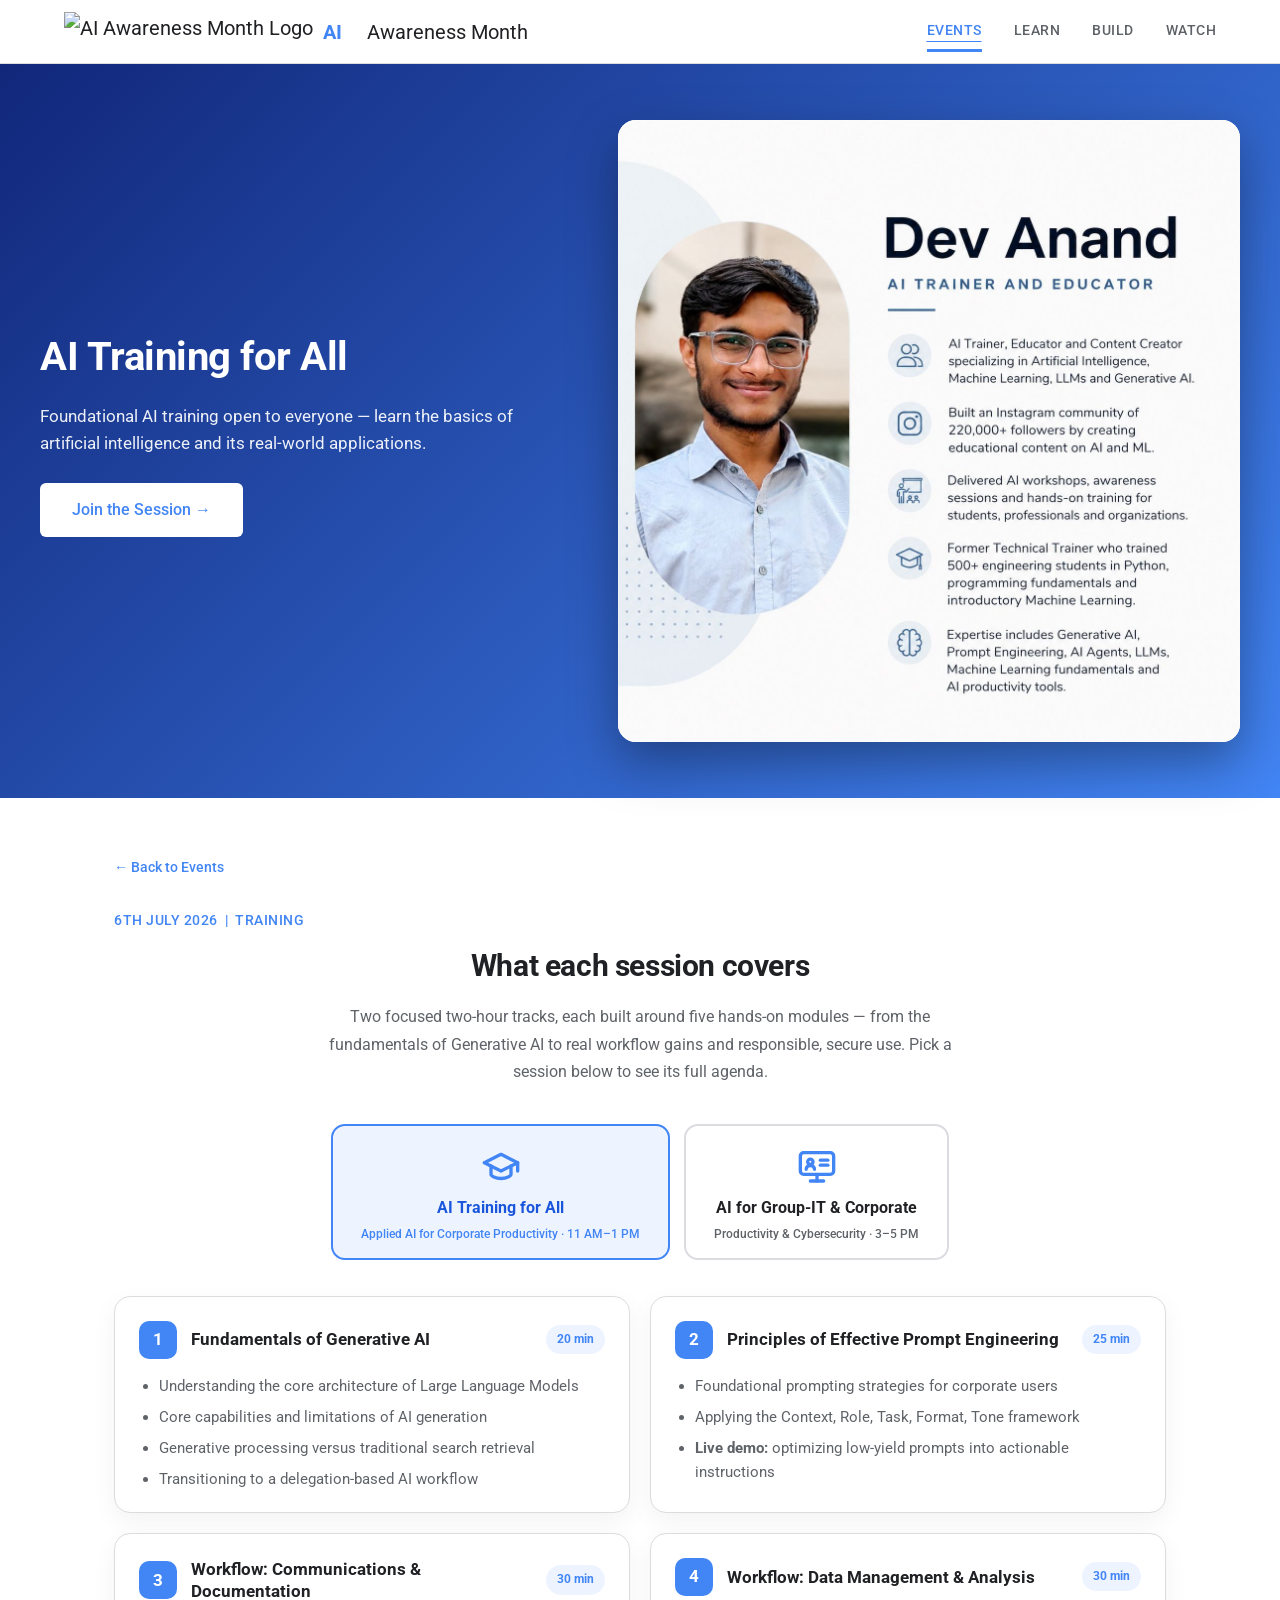
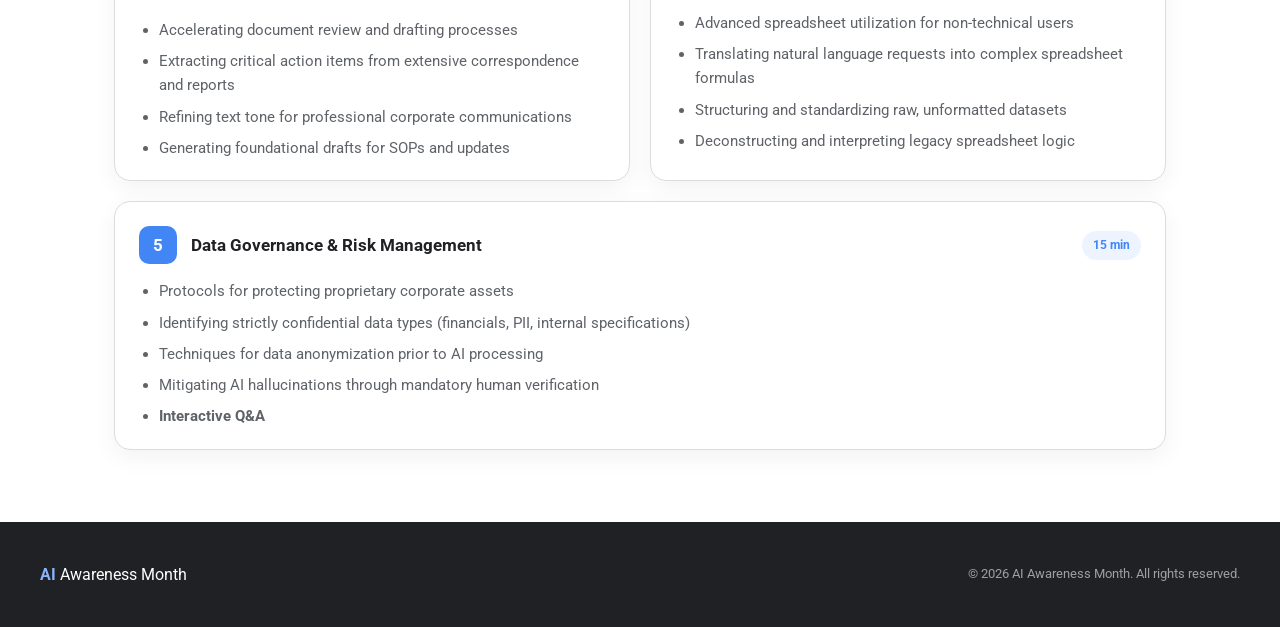
==== commit b6c198d9: "Merge pull request #1 from ayush648/main AI Training for All" ====
--- a/AI-trainig-for-all.html
+++ b/AI-trainig-for-all.html
@@ -10,17 +10,17 @@
     <link href="https://fonts.googleapis.com/css2?family=Google+Sans:wght@400;500;700&family=Roboto:wght@300;400;500;700&display=swap" rel="stylesheet">
     <style>
         .workshop-hero { margin-top: 64px; background: linear-gradient(135deg, #11277a, #4285f4); padding: 56px 24px; color: #fff; }
-        .hero-inner { max-width: 1100px; margin: 0 auto; display: grid; grid-template-columns: 1fr 380px; gap: 48px; align-items: center; }
+        .hero-inner { max-width: 1200px; margin: 0 auto; display: grid; grid-template-columns: 1fr 622px; gap: 48px; align-items: center; }
         .hero-text h1 { font-family: var(--font-display); font-size: 2.5rem; font-weight: 700; margin-bottom: 14px; letter-spacing: -0.5px; }
         .hero-text p { font-size: 1.05rem; opacity: 0.92; line-height: 1.6; margin-bottom: 26px; }
         .hero-img { position: relative; }
-        .hero-img img { display: block; width: 100%; height: 340px; object-fit: cover; border-radius: 18px; box-shadow: 0 20px 50px rgba(0, 0, 0, 0.35); }
+        .hero-img img { display: block; width: 100%; height: auto; object-fit: contain; border-radius: 18px; box-shadow: 0 20px 50px rgba(0, 0, 0, 0.35); background: #fff; }
         .hero-img::after { content: ''; position: absolute; inset: 0; border-radius: 18px; border: 1px solid rgba(255, 255, 255, 0.25); pointer-events: none; }
 
         @media (max-width: 860px) {
             .hero-inner { grid-template-columns: 1fr; gap: 32px; text-align: center; }
-            .hero-img { max-width: 420px; margin: 0 auto; width: 100%; }
-            .hero-img img { height: 280px; }
+            .hero-img { max-width: 560px; margin: 0 auto; width: 100%; }
+            .hero-img img { height: auto; }
         }
 
         .back-link { display: inline-flex; align-items: center; gap: 6px; font-family: var(--font-display); font-size: 0.875rem; font-weight: 500; color: var(--color-blue); margin-bottom: 32px; transition: color 0.2s; }
